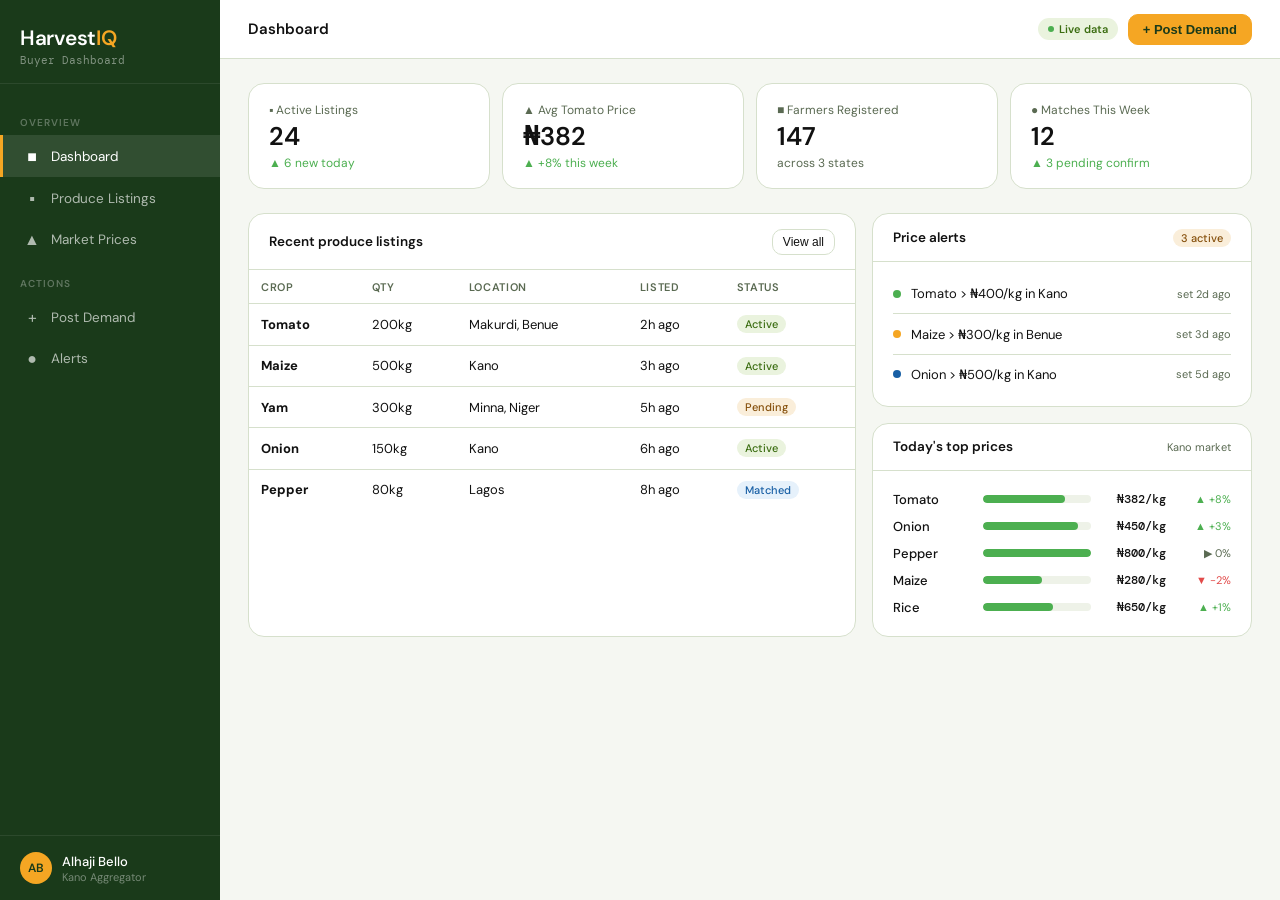
==== buyer-dashboard.html @ 89470c56 "Add files via upload" ====
<!DOCTYPE html>
<html lang="en">
<head>
<meta charset="UTF-8">
<meta name="viewport" content="width=device-width, initial-scale=1.0">
<title>HarvestIQ — Buyer Dashboard</title>
<link href="https://fonts.googleapis.com/css2?family=DM+Sans:wght@400;500;600&family=DM+Mono:wght@400;500&display=swap" rel="stylesheet">
<style>
*{box-sizing:border-box;margin:0;padding:0}
:root{
  --green:#1a3a1a;--green-mid:#2D6A2D;--green-light:#4CAF50;
  --amber:#F5A623;--amber-dark:#c4851c;
  --bg:#F5F7F2;--surface:#fff;--surface2:#EEF2E8;
  --text:#111;--muted:#5a6a52;--border:#D6E0CC;
  --red:#E24B4A;--blue:#185FA5;
  --font:'DM Sans',sans-serif;--mono:'DM Mono',monospace;
  --radius:10px;--radius-lg:16px;
}
body{font-family:var(--font);background:var(--bg);color:var(--text);min-height:100vh;display:flex;flex-direction:column}

/* SIDEBAR */
.layout{display:flex;min-height:100vh}
.sidebar{width:220px;background:var(--green);display:flex;flex-direction:column;padding:0;flex-shrink:0;position:sticky;top:0;height:100vh}
.sidebar-logo{padding:1.5rem 1.25rem 1rem;border-bottom:1px solid rgba(255,255,255,0.08)}
.logo-text{font-size:1.3rem;font-weight:600;color:#fff;letter-spacing:-0.3px}
.logo-text span{color:var(--amber)}
.logo-sub{font-size:11px;color:rgba(255,255,255,0.45);margin-top:2px;font-family:var(--mono)}
.sidebar-nav{padding:1rem 0;flex:1}
.nav-section{font-size:10px;font-weight:600;letter-spacing:.1em;text-transform:uppercase;color:rgba(255,255,255,0.3);padding:0 1.25rem;margin:1rem 0 .4rem}
.nav-item{display:flex;align-items:center;gap:10px;padding:.65rem 1.25rem;font-size:13.5px;color:rgba(255,255,255,0.65);cursor:pointer;transition:all .15s;border-left:3px solid transparent}
.nav-item:hover{background:rgba(255,255,255,0.06);color:#fff}
.nav-item.active{background:rgba(255,255,255,0.1);color:#fff;border-left-color:var(--amber)}
.nav-item .icon{font-size:16px;width:18px;text-align:center}
.sidebar-bottom{padding:1rem 1.25rem;border-top:1px solid rgba(255,255,255,0.08)}
.sidebar-user{display:flex;align-items:center;gap:10px}
.user-avatar{width:32px;height:32px;border-radius:50%;background:var(--amber);display:flex;align-items:center;justify-content:center;font-size:12px;font-weight:600;color:var(--green);flex-shrink:0}
.user-name{font-size:13px;font-weight:500;color:#fff}
.user-role{font-size:11px;color:rgba(255,255,255,0.4)}

/* MAIN */
.main{flex:1;overflow-y:auto}
.topbar{background:var(--surface);border-bottom:1px solid var(--border);padding:.85rem 1.75rem;display:flex;align-items:center;justify-content:space-between;position:sticky;top:0;z-index:10}
.topbar-title{font-size:15px;font-weight:600;color:var(--text)}
.topbar-right{display:flex;align-items:center;gap:10px}
.badge-live{display:inline-flex;align-items:center;gap:5px;background:#EAF3DE;color:#3B6D11;font-size:11px;font-weight:600;padding:4px 10px;border-radius:20px}
.badge-live::before{content:'';width:6px;height:6px;border-radius:50%;background:#4CAF50;animation:pulse 2s infinite}
@keyframes pulse{0%,100%{opacity:1}50%{opacity:.4}}
.btn{padding:7px 14px;border-radius:var(--radius);font-size:13px;font-weight:500;cursor:pointer;border:1px solid var(--border);background:var(--surface);color:var(--text);display:inline-flex;align-items:center;gap:6px;transition:all .15s}
.btn:hover{background:var(--surface2)}
.btn-primary{background:var(--green-mid);color:#fff;border-color:var(--green-mid)}
.btn-primary:hover{background:var(--green)}
.btn-amber{background:var(--amber);color:var(--green);border-color:var(--amber);font-weight:600}
.btn-amber:hover{background:var(--amber-dark)}

/* CONTENT */
.content{padding:1.5rem 1.75rem}
.page{display:none}
.page.active{display:block}

/* METRICS ROW */
.metrics{display:grid;grid-template-columns:repeat(4,1fr);gap:12px;margin-bottom:1.5rem}
.metric{background:var(--surface);border:1px solid var(--border);border-radius:var(--radius-lg);padding:1.1rem 1.25rem}
.metric-label{font-size:12px;color:var(--muted);margin-bottom:.4rem;display:flex;align-items:center;gap:6px}
.metric-value{font-size:1.6rem;font-weight:600;color:var(--text);line-height:1}
.metric-sub{font-size:12px;color:var(--muted);margin-top:.3rem}
.metric-up{color:var(--green-light)}
.metric-down{color:var(--red)}

/* TWO COL */
.two-col{display:grid;grid-template-columns:1.6fr 1fr;gap:16px;margin-bottom:1.5rem}

/* CARD */
.card{background:var(--surface);border:1px solid var(--border);border-radius:var(--radius-lg);overflow:hidden}
.card-header{padding:.9rem 1.25rem;border-bottom:1px solid var(--border);display:flex;align-items:center;justify-content:space-between}
.card-title{font-size:13.5px;font-weight:600;color:var(--text)}
.card-body{padding:1.25rem}

/* TABLE */
.table{width:100%;border-collapse:collapse;font-size:13px}
.table th{text-align:left;font-size:11px;font-weight:600;color:var(--muted);text-transform:uppercase;letter-spacing:.06em;padding:.6rem .75rem;border-bottom:1px solid var(--border)}
.table td{padding:.7rem .75rem;border-bottom:1px solid var(--border);color:var(--text)}
.table tr:last-child td{border-bottom:none}
.table tr:hover td{background:var(--surface2)}
.table tr{cursor:pointer;transition:background .1s}
.tag{display:inline-flex;align-items:center;padding:2px 8px;border-radius:20px;font-size:11px;font-weight:500}
.tag-green{background:#EAF3DE;color:#3B6D11}
.tag-amber{background:#FAEEDA;color:#854F0B}
.tag-blue{background:#E6F1FB;color:#185FA5}
.tag-red{background:#FCEBEB;color:#A32D2D}

/* LISTINGS */
.listing-card{background:var(--surface);border:1px solid var(--border);border-radius:var(--radius-lg);padding:1.1rem 1.25rem;display:flex;align-items:center;gap:1rem;cursor:pointer;transition:all .15s;margin-bottom:10px}
.listing-card:hover{border-color:var(--green-mid);box-shadow:0 2px 8px rgba(45,106,45,0.08)}
.listing-crop-icon{width:44px;height:44px;border-radius:10px;background:var(--surface2);display:flex;align-items:center;justify-content:center;font-size:1.4rem;flex-shrink:0}
.listing-info{flex:1}
.listing-name{font-size:14px;font-weight:600;color:var(--text)}
.listing-meta{font-size:12px;color:var(--muted);margin-top:2px}
.listing-price{text-align:right}
.listing-price-val{font-size:15px;font-weight:600;color:var(--green-mid);font-family:var(--mono)}
.listing-price-kg{font-size:11px;color:var(--muted)}
.listing-actions{display:flex;gap:8px}

/* PRICE CHART */
.price-rows{display:flex;flex-direction:column;gap:10px}
.price-row{display:flex;align-items:center;gap:10px}
.price-crop{font-size:13px;font-weight:500;width:80px;flex-shrink:0}
.price-bar-wrap{flex:1;background:var(--surface2);border-radius:4px;height:8px;overflow:hidden}
.price-bar{height:8px;border-radius:4px;background:var(--green-light);transition:width .6s ease}
.price-val{font-size:12px;font-weight:500;font-family:var(--mono);width:65px;text-align:right;color:var(--text)}
.price-trend{font-size:11px;width:55px;text-align:right}

/* DEMAND FORM */
.form-row{display:grid;grid-template-columns:1fr 1fr;gap:10px;margin-bottom:10px}
.form-group{display:flex;flex-direction:column;gap:4px}
.form-label{font-size:12px;font-weight:500;color:var(--muted)}
.form-input{padding:8px 10px;border:1px solid var(--border);border-radius:var(--radius);font-size:13px;background:var(--surface);color:var(--text);font-family:var(--font);outline:none;transition:border-color .15s}
.form-input:focus{border-color:var(--green-mid)}
select.form-input{cursor:pointer}

/* MAP PLACEHOLDER */
.map-placeholder{background:var(--surface2);border-radius:var(--radius);height:200px;display:flex;align-items:center;justify-content:center;flex-direction:column;gap:8px;color:var(--muted);font-size:13px;border:1px dashed var(--border)}

/* ALERTS */
.alert-row{display:flex;align-items:center;gap:10px;padding:.7rem 0;border-bottom:1px solid var(--border)}
.alert-row:last-child{border-bottom:none}
.alert-dot{width:8px;height:8px;border-radius:50%;flex-shrink:0}
.alert-text{flex:1;font-size:13px;color:var(--text)}
.alert-time{font-size:11px;color:var(--muted)}

/* EMPTY */
.empty{text-align:center;padding:3rem 1rem;color:var(--muted)}
.empty-icon{font-size:2rem;margin-bottom:.75rem;opacity:.4}
.empty-text{font-size:13px}

/* MODAL OVERLAY */
.modal-overlay{display:none;position:fixed;inset:0;background:rgba(0,0,0,0.45);z-index:100;align-items:center;justify-content:center}
.modal-overlay.open{display:flex}
.modal{background:var(--surface);border-radius:var(--radius-lg);padding:1.5rem;width:420px;max-width:95vw}
.modal-title{font-size:15px;font-weight:600;margin-bottom:1.25rem}
.modal-footer{display:flex;gap:8px;justify-content:flex-end;margin-top:1.25rem}

@media(max-width:900px){
  .sidebar{display:none}
  .metrics{grid-template-columns:1fr 1fr}
  .two-col{grid-template-columns:1fr}
}
</style>
</head>
<body>

<div class="layout">
  <!-- SIDEBAR -->
  <aside class="sidebar">
    <div class="sidebar-logo">
      <div class="logo-text">Harvest<span>IQ</span></div>
      <div class="logo-sub">Buyer Dashboard</div>
    </div>
    <nav class="sidebar-nav">
      <div class="nav-section">Overview</div>
      <div class="nav-item active" onclick="navigate('dashboard')">
        <span class="icon">&#9632;</span> Dashboard
      </div>
      <div class="nav-item" onclick="navigate('listings')">
        <span class="icon">&#9642;</span> Produce Listings
      </div>
      <div class="nav-item" onclick="navigate('prices')">
        <span class="icon">&#9650;</span> Market Prices
      </div>
      <div class="nav-section">Actions</div>
      <div class="nav-item" onclick="navigate('demand')">
        <span class="icon">&#43;</span> Post Demand
      </div>
      <div class="nav-item" onclick="navigate('alerts')">
        <span class="icon">&#9679;</span> Alerts
      </div>
    </nav>
    <div class="sidebar-bottom">
      <div class="sidebar-user">
        <div class="user-avatar">AB</div>
        <div>
          <div class="user-name">Alhaji Bello</div>
          <div class="user-role">Kano Aggregator</div>
        </div>
      </div>
    </div>
  </aside>

  <!-- MAIN -->
  <div class="main">
    <div class="topbar">
      <div class="topbar-title" id="page-title">Dashboard</div>
      <div class="topbar-right">
        <div class="badge-live">Live data</div>
        <button class="btn btn-amber" onclick="openModal()">+ Post Demand</button>
      </div>
    </div>

    <div class="content">

      <!-- DASHBOARD PAGE -->
      <div class="page active" id="page-dashboard">
        <div class="metrics">
          <div class="metric">
            <div class="metric-label">&#9642; Active Listings</div>
            <div class="metric-value">24</div>
            <div class="metric-sub metric-up">&#9650; 6 new today</div>
          </div>
          <div class="metric">
            <div class="metric-label">&#9650; Avg Tomato Price</div>
            <div class="metric-value">₦382</div>
            <div class="metric-sub metric-up">&#9650; +8% this week</div>
          </div>
          <div class="metric">
            <div class="metric-label">&#9632; Farmers Registered</div>
            <div class="metric-value">147</div>
            <div class="metric-sub">across 3 states</div>
          </div>
          <div class="metric">
            <div class="metric-label">&#9679; Matches This Week</div>
            <div class="metric-value">12</div>
            <div class="metric-sub metric-up">&#9650; 3 pending confirm</div>
          </div>
        </div>

        <div class="two-col">
          <!-- RECENT LISTINGS -->
          <div class="card">
            <div class="card-header">
              <div class="card-title">Recent produce listings</div>
              <button class="btn" onclick="navigate('listings')" style="font-size:12px;padding:5px 10px">View all</button>
            </div>
            <div class="card-body" style="padding:0">
              <table class="table">
                <thead>
                  <tr>
                    <th>Crop</th>
                    <th>Qty</th>
                    <th>Location</th>
                    <th>Listed</th>
                    <th>Status</th>
                  </tr>
                </thead>
                <tbody>
                  <tr onclick="showListing('Tomato','Benue','200kg','₦380/kg','2348031234567')">
                    <td><strong>Tomato</strong></td><td>200kg</td><td>Makurdi, Benue</td><td>2h ago</td><td><span class="tag tag-green">Active</span></td>
                  </tr>
                  <tr onclick="showListing('Maize','Kano','500kg','₦275/kg','2348045678901')">
                    <td><strong>Maize</strong></td><td>500kg</td><td>Kano</td><td>3h ago</td><td><span class="tag tag-green">Active</span></td>
                  </tr>
                  <tr onclick="showListing('Yam','Niger','300kg','₦340/kg','2348056789012')">
                    <td><strong>Yam</strong></td><td>300kg</td><td>Minna, Niger</td><td>5h ago</td><td><span class="tag tag-amber">Pending</span></td>
                  </tr>
                  <tr onclick="showListing('Onion','Kano','150kg','₦440/kg','2348067890123')">
                    <td><strong>Onion</strong></td><td>150kg</td><td>Kano</td><td>6h ago</td><td><span class="tag tag-green">Active</span></td>
                  </tr>
                  <tr onclick="showListing('Pepper','Lagos','80kg','₦790/kg','2348078901234')">
                    <td><strong>Pepper</strong></td><td>80kg</td><td>Lagos</td><td>8h ago</td><td><span class="tag tag-blue">Matched</span></td>
                  </tr>
                </tbody>
              </table>
            </div>
          </div>

          <!-- ALERTS + PRICES -->
          <div style="display:flex;flex-direction:column;gap:16px">
            <div class="card">
              <div class="card-header">
                <div class="card-title">Price alerts</div>
                <span class="tag tag-amber">3 active</span>
              </div>
              <div class="card-body" style="padding:.75rem 1.25rem">
                <div class="alert-row">
                  <div class="alert-dot" style="background:var(--green-light)"></div>
                  <div class="alert-text">Tomato &gt; ₦400/kg in Kano</div>
                  <div class="alert-time">set 2d ago</div>
                </div>
                <div class="alert-row">
                  <div class="alert-dot" style="background:var(--amber)"></div>
                  <div class="alert-text">Maize &gt; ₦300/kg in Benue</div>
                  <div class="alert-time">set 3d ago</div>
                </div>
                <div class="alert-row">
                  <div class="alert-dot" style="background:var(--blue)"></div>
                  <div class="alert-text">Onion &gt; ₦500/kg in Kano</div>
                  <div class="alert-time">set 5d ago</div>
                </div>
              </div>
            </div>

            <div class="card">
              <div class="card-header">
                <div class="card-title">Today's top prices</div>
                <span style="font-size:11px;color:var(--muted)">Kano market</span>
              </div>
              <div class="card-body">
                <div class="price-rows">
                  <div class="price-row">
                    <div class="price-crop">Tomato</div>
                    <div class="price-bar-wrap"><div class="price-bar" style="width:76%"></div></div>
                    <div class="price-val">₦382/kg</div>
                    <div class="price-trend" style="color:var(--green-light)">&#9650; +8%</div>
                  </div>
                  <div class="price-row">
                    <div class="price-crop">Onion</div>
                    <div class="price-bar-wrap"><div class="price-bar" style="width:88%"></div></div>
                    <div class="price-val">₦450/kg</div>
                    <div class="price-trend" style="color:var(--green-light)">&#9650; +3%</div>
                  </div>
                  <div class="price-row">
                    <div class="price-crop">Pepper</div>
                    <div class="price-bar-wrap"><div class="price-bar" style="width:100%"></div></div>
                    <div class="price-val">₦800/kg</div>
                    <div class="price-trend" style="color:var(--muted)">&#9654; 0%</div>
                  </div>
                  <div class="price-row">
                    <div class="price-crop">Maize</div>
                    <div class="price-bar-wrap"><div class="price-bar" style="width:55%"></div></div>
                    <div class="price-val">₦280/kg</div>
                    <div class="price-trend" style="color:var(--red)">&#9660; -2%</div>
                  </div>
                  <div class="price-row">
                    <div class="price-crop">Rice</div>
                    <div class="price-bar-wrap"><div class="price-bar" style="width:65%"></div></div>
                    <div class="price-val">₦650/kg</div>
                    <div class="price-trend" style="color:var(--green-light)">&#9650; +1%</div>
                  </div>
                </div>
              </div>
            </div>
          </div>
        </div>
      </div>

      <!-- LISTINGS PAGE -->
      <div class="page" id="page-listings">
        <div style="display:flex;align-items:center;gap:10px;margin-bottom:1.25rem">
          <input class="form-input" placeholder="Search crop, location..." style="flex:1;max-width:300px" oninput="filterListings(this.value)">
          <select class="form-input" style="width:140px" onchange="filterByCrop(this.value)">
            <option value="">All crops</option>
            <option>Tomato</option>
            <option>Maize</option>
            <option>Yam</option>
            <option>Cassava</option>
            <option>Onion</option>
            <option>Pepper</option>
            <option>Rice</option>
            <option>Plantain</option>
          </select>
          <select class="form-input" style="width:140px">
            <option>All locations</option>
            <option>Kano</option>
            <option>Benue</option>
            <option>Niger State</option>
            <option>Lagos</option>
            <option>Onitsha</option>
          </select>
        </div>

        <div id="listings-container">
          <div class="listing-card" onclick="showListing('Tomato','Benue','200kg','₦380/kg','2348031234567')">
            <div class="listing-crop-icon">🍅</div>
            <div class="listing-info">
              <div class="listing-name">Tomato — 200kg</div>
              <div class="listing-meta">📍 Makurdi, Benue &nbsp;|&nbsp; Listed 2h ago &nbsp;|&nbsp; Expires in 3 days</div>
            </div>
            <div class="listing-price">
              <div class="listing-price-val">₦380/kg</div>
              <div class="listing-price-kg">Market rate</div>
            </div>
            <div class="listing-actions">
              <span class="tag tag-green">Active</span>
            </div>
          </div>
          <div class="listing-card" onclick="showListing('Maize','Kano','500kg','₦275/kg','2348045678901')">
            <div class="listing-crop-icon">🌽</div>
            <div class="listing-info">
              <div class="listing-name">Maize — 500kg</div>
              <div class="listing-meta">📍 Kano &nbsp;|&nbsp; Listed 3h ago &nbsp;|&nbsp; Expires in 3 days</div>
            </div>
            <div class="listing-price">
              <div class="listing-price-val">₦275/kg</div>
              <div class="listing-price-kg">Below market</div>
            </div>
            <div class="listing-actions">
              <span class="tag tag-green">Active</span>
            </div>
          </div>
          <div class="listing-card" onclick="showListing('Yam','Niger','300kg','₦340/kg','2348056789012')">
            <div class="listing-crop-icon">🟤</div>
            <div class="listing-info">
              <div class="listing-name">Yam — 300kg</div>
              <div class="listing-meta">📍 Minna, Niger State &nbsp;|&nbsp; Listed 5h ago &nbsp;|&nbsp; Expires in 3 days</div>
            </div>
            <div class="listing-price">
              <div class="listing-price-val">₦340/kg</div>
              <div class="listing-price-kg">Market rate</div>
            </div>
            <div class="listing-actions">
              <span class="tag tag-amber">Pending</span>
            </div>
          </div>
          <div class="listing-card" onclick="showListing('Onion','Kano','150kg','₦440/kg','2348067890123')">
            <div class="listing-crop-icon">🧅</div>
            <div class="listing-info">
              <div class="listing-name">Onion — 150kg</div>
              <div class="listing-meta">📍 Kano &nbsp;|&nbsp; Listed 6h ago &nbsp;|&nbsp; Expires in 2 days</div>
            </div>
            <div class="listing-price">
              <div class="listing-price-val">₦440/kg</div>
              <div class="listing-price-kg">Market rate</div>
            </div>
            <div class="listing-actions">
              <span class="tag tag-green">Active</span>
            </div>
          </div>
          <div class="listing-card" onclick="showListing('Pepper','Lagos','80kg','₦790/kg','2348078901234')">
            <div class="listing-crop-icon">🌶️</div>
            <div class="listing-info">
              <div class="listing-name">Pepper — 80kg</div>
              <div class="listing-meta">📍 Lagos &nbsp;|&nbsp; Listed 8h ago &nbsp;|&nbsp; Expires in 2 days</div>
            </div>
            <div class="listing-price">
              <div class="listing-price-val">₦790/kg</div>
              <div class="listing-price-kg">Above market</div>
            </div>
            <div class="listing-actions">
              <span class="tag tag-blue">Matched</span>
            </div>
          </div>
          <div class="listing-card" onclick="showListing('Cassava','Benue','1000kg','₦115/kg','2348089012345')">
            <div class="listing-crop-icon">🌿</div>
            <div class="listing-info">
              <div class="listing-name">Cassava — 1,000kg</div>
              <div class="listing-meta">📍 Otukpo, Benue &nbsp;|&nbsp; Listed 10h ago &nbsp;|&nbsp; Expires in 3 days</div>
            </div>
            <div class="listing-price">
              <div class="listing-price-val">₦115/kg</div>
              <div class="listing-price-kg">Market rate</div>
            </div>
            <div class="listing-actions">
              <span class="tag tag-green">Active</span>
            </div>
          </div>
        </div>
      </div>

      <!-- PRICES PAGE -->
      <div class="page" id="page-prices">
        <div style="display:flex;gap:10px;margin-bottom:1.25rem">
          <select class="form-input" style="width:160px">
            <option>Kano</option>
            <option>Lagos (Mile 12)</option>
            <option>Onitsha</option>
            <option>Ibadan</option>
            <option>Makurdi (Benue)</option>
          </select>
          <select class="form-input" style="width:140px">
            <option>Today</option>
            <option>This week</option>
            <option>This month</option>
          </select>
        </div>
        <div class="card">
          <div class="card-header">
            <div class="card-title">Commodity prices — Kano market</div>
            <span style="font-size:11px;color:var(--muted)">Updated 30 min ago</span>
          </div>
          <div class="card-body" style="padding:0">
            <table class="table">
              <thead>
                <tr>
                  <th>Crop</th>
                  <th>Today</th>
                  <th>Yesterday</th>
                  <th>Change</th>
                  <th>7-day trend</th>
                  <th>Signal</th>
                </tr>
              </thead>
              <tbody>
                <tr><td><strong>Tomato</strong></td><td>₦382/kg</td><td>₦354/kg</td><td style="color:var(--green-light)">+₦28 ▲</td><td>&#9650;&#9650;&#9650;&#9654;&#9650;</td><td><span class="tag tag-green">Buy now</span></td></tr>
                <tr><td><strong>Onion</strong></td><td>₦450/kg</td><td>₦437/kg</td><td style="color:var(--green-light)">+₦13 ▲</td><td>&#9650;&#9654;&#9650;&#9650;&#9654;</td><td><span class="tag tag-green">Buy now</span></td></tr>
                <tr><td><strong>Pepper</strong></td><td>₦800/kg</td><td>₦800/kg</td><td style="color:var(--muted)">₦0 &#9654;</td><td>&#9654;&#9654;&#9654;&#9650;&#9654;</td><td><span class="tag tag-amber">Hold</span></td></tr>
                <tr><td><strong>Maize</strong></td><td>₦280/kg</td><td>₦286/kg</td><td style="color:var(--red)">-₦6 ▼</td><td>&#9660;&#9654;&#9660;&#9660;&#9654;</td><td><span class="tag tag-red">Wait</span></td></tr>
                <tr><td><strong>Rice</strong></td><td>₦650/kg</td><td>₦643/kg</td><td style="color:var(--green-light)">+₦7 ▲</td><td>&#9650;&#9650;&#9654;&#9650;&#9654;</td><td><span class="tag tag-green">Buy now</span></td></tr>
                <tr><td><strong>Yam</strong></td><td>₦350/kg</td><td>₦360/kg</td><td style="color:var(--red)">-₦10 ▼</td><td>&#9660;&#9660;&#9654;&#9654;&#9660;</td><td><span class="tag tag-red">Wait</span></td></tr>
                <tr><td><strong>Cassava</strong></td><td>₦120/kg</td><td>₦118/kg</td><td style="color:var(--green-light)">+₦2 ▲</td><td>&#9650;&#9654;&#9654;&#9650;&#9650;</td><td><span class="tag tag-amber">Hold</span></td></tr>
                <tr><td><strong>Plantain</strong></td><td>₦220/kg</td><td>₦215/kg</td><td style="color:var(--green-light)">+₦5 ▲</td><td>&#9650;&#9650;&#9654;&#9650;&#9650;</td><td><span class="tag tag-green">Buy now</span></td></tr>
              </tbody>
            </table>
          </div>
        </div>
      </div>

      <!-- DEMAND PAGE -->
      <div class="page" id="page-demand">
        <div class="card" style="max-width:560px">
          <div class="card-header">
            <div class="card-title">Post a demand request</div>
          </div>
          <div class="card-body">
            <div class="form-row">
              <div class="form-group">
                <label class="form-label">Crop</label>
                <select class="form-input">
                  <option>Tomato</option><option>Maize</option><option>Yam</option>
                  <option>Cassava</option><option>Onion</option><option>Pepper</option>
                  <option>Rice</option><option>Plantain</option>
                </select>
              </div>
              <div class="form-group">
                <label class="form-label">Quantity needed (kg)</label>
                <input class="form-input" type="number" placeholder="e.g. 500">
              </div>
            </div>
            <div class="form-row">
              <div class="form-group">
                <label class="form-label">Max price per kg (₦)</label>
                <input class="form-input" type="number" placeholder="e.g. 400">
              </div>
              <div class="form-group">
                <label class="form-label">Preferred location</label>
                <select class="form-input">
                  <option>Any</option><option>Kano</option><option>Benue</option>
                  <option>Niger State</option><option>Lagos</option><option>Onitsha</option>
                </select>
              </div>
            </div>
            <div class="form-group" style="margin-bottom:1rem">
              <label class="form-label">Needed by</label>
              <input class="form-input" type="date">
            </div>
            <div class="form-group" style="margin-bottom:1.25rem">
              <label class="form-label">Additional notes (optional)</label>
              <textarea class="form-input" rows="3" placeholder="Quality requirements, delivery details..."></textarea>
            </div>
            <button class="btn btn-primary" style="width:100%" onclick="submitDemand()">Post demand request</button>
          </div>
        </div>
      </div>

      <!-- ALERTS PAGE -->
      <div class="page" id="page-alerts">
        <div class="two-col">
          <div class="card">
            <div class="card-header">
              <div class="card-title">Active price alerts</div>
              <button class="btn btn-primary" style="font-size:12px;padding:5px 12px" onclick="navigate('demand')">+ New alert</button>
            </div>
            <div class="card-body" style="padding:0">
              <table class="table">
                <thead>
                  <tr><th>Crop</th><th>Trigger</th><th>Market</th><th>Status</th><th></th></tr>
                </thead>
                <tbody>
                  <tr><td><strong>Tomato</strong></td><td>&gt; ₦400/kg</td><td>Kano</td><td><span class="tag tag-green">Watching</span></td><td><button class="btn" style="font-size:11px;padding:3px 8px;color:var(--red);border-color:var(--red)">Remove</button></td></tr>
                  <tr><td><strong>Maize</strong></td><td>&gt; ₦300/kg</td><td>Benue</td><td><span class="tag tag-green">Watching</span></td><td><button class="btn" style="font-size:11px;padding:3px 8px;color:var(--red);border-color:var(--red)">Remove</button></td></tr>
                  <tr><td><strong>Onion</strong></td><td>&gt; ₦500/kg</td><td>Kano</td><td><span class="tag tag-amber">Near</span></td><td><button class="btn" style="font-size:11px;padding:3px 8px;color:var(--red);border-color:var(--red)">Remove</button></td></tr>
                </tbody>
              </table>
            </div>
          </div>
          <div class="card">
            <div class="card-header">
              <div class="card-title">Recent notifications</div>
            </div>
            <div class="card-body" style="padding:.75rem 1.25rem">
              <div class="alert-row">
                <div class="alert-dot" style="background:var(--green-light)"></div>
                <div class="alert-text">New listing: 200kg Tomato in Benue at ₦380/kg</div>
                <div class="alert-time">2h ago</div>
              </div>
              <div class="alert-row">
                <div class="alert-dot" style="background:var(--amber)"></div>
                <div class="alert-text">Onion approaching alert threshold — ₦450/kg in Kano</div>
                <div class="alert-time">4h ago</div>
              </div>
              <div class="alert-row">
                <div class="alert-dot" style="background:var(--blue)"></div>
                <div class="alert-text">Your demand for 500kg Maize matched with a farmer</div>
                <div class="alert-time">1d ago</div>
              </div>
              <div class="alert-row">
                <div class="alert-dot" style="background:var(--muted)"></div>
                <div class="alert-text">Pepper price stable at ₦800/kg for 3 days</div>
                <div class="alert-time">2d ago</div>
              </div>
            </div>
          </div>
        </div>
      </div>

    </div>
  </div>
</div>

<!-- LISTING DETAIL MODAL -->
<div class="modal-overlay" id="listing-modal" onclick="closeModal(event)">
  <div class="modal" onclick="event.stopPropagation()">
    <div class="modal-title" id="modal-title">Listing details</div>
    <div style="display:flex;flex-direction:column;gap:10px;font-size:13px">
      <div style="display:flex;justify-content:space-between;padding:.6rem 0;border-bottom:1px solid var(--border)">
        <span style="color:var(--muted)">Crop</span><strong id="modal-crop">—</strong>
      </div>
      <div style="display:flex;justify-content:space-between;padding:.6rem 0;border-bottom:1px solid var(--border)">
        <span style="color:var(--muted)">Quantity</span><strong id="modal-qty">—</strong>
      </div>
      <div style="display:flex;justify-content:space-between;padding:.6rem 0;border-bottom:1px solid var(--border)">
        <span style="color:var(--muted)">Location</span><strong id="modal-loc">—</strong>
      </div>
      <div style="display:flex;justify-content:space-between;padding:.6rem 0;border-bottom:1px solid var(--border)">
        <span style="color:var(--muted)">Price</span><strong id="modal-price" style="color:var(--green-mid)">—</strong>
      </div>
      <div style="display:flex;justify-content:space-between;padding:.6rem 0">
        <span style="color:var(--muted)">Farmer contact</span>
        <a id="modal-phone" href="#" style="color:var(--blue);font-weight:500">—</a>
      </div>
    </div>
    <div class="modal-footer">
      <button class="btn" onclick="document.getElementById('listing-modal').classList.remove('open')">Close</button>
      <button class="btn btn-amber" id="modal-call-btn">Call farmer</button>
    </div>
  </div>
</div>

<!-- DEMAND SUCCESS MODAL -->
<div class="modal-overlay" id="demand-modal" onclick="closeDemandModal(event)">
  <div class="modal" onclick="event.stopPropagation()" style="text-align:center">
    <div style="font-size:2rem;margin-bottom:.75rem">✅</div>
    <div class="modal-title">Demand posted!</div>
    <p style="font-size:13px;color:var(--muted);margin-bottom:1.25rem;line-height:1.6">Your request has been posted. Matching farmers will be notified via SMS. You'll receive an alert when a farmer responds.</p>
    <button class="btn btn-primary" style="width:100%" onclick="document.getElementById('demand-modal').classList.remove('open')">Done</button>
  </div>
</div>

<script>
function navigate(page) {
  document.querySelectorAll('.page').forEach(p => p.classList.remove('active'))
  document.querySelectorAll('.nav-item').forEach(n => n.classList.remove('active'))
  document.getElementById('page-' + page).classList.add('active')
  const titles = {dashboard:'Dashboard',listings:'Produce Listings',prices:'Market Prices',demand:'Post Demand',alerts:'Alerts'}
  document.getElementById('page-title').textContent = titles[page] || page
  event.currentTarget && event.currentTarget.classList.add('active')
}

function showListing(crop, loc, qty, price, phone) {
  document.getElementById('modal-crop').textContent = crop
  document.getElementById('modal-loc').textContent = loc
  document.getElementById('modal-qty').textContent = qty
  document.getElementById('modal-price').textContent = price
  document.getElementById('modal-phone').textContent = '+' + phone
  document.getElementById('modal-call-btn').onclick = () => { window.location.href = 'tel:+' + phone }
  document.getElementById('listing-modal').classList.add('open')
}

function openModal() { navigate('demand') }

function closeModal(e) {
  if (e.target === document.getElementById('listing-modal')) {
    document.getElementById('listing-modal').classList.remove('open')
  }
}

function closeDemandModal(e) {
  if (e.target === document.getElementById('demand-modal')) {
    document.getElementById('demand-modal').classList.remove('open')
  }
}

function submitDemand() {
  document.getElementById('demand-modal').classList.add('open')
}

function filterListings(val) {
  const cards = document.querySelectorAll('#listings-container .listing-card')
  cards.forEach(c => {
    c.style.display = c.textContent.toLowerCase().includes(val.toLowerCase()) ? 'flex' : 'none'
  })
}

function filterByCrop(val) {
  const cards = document.querySelectorAll('#listings-container .listing-card')
  cards.forEach(c => {
    c.style.display = (!val || c.textContent.includes(val)) ? 'flex' : 'none'
  })
}
</script>
</body>
</html>
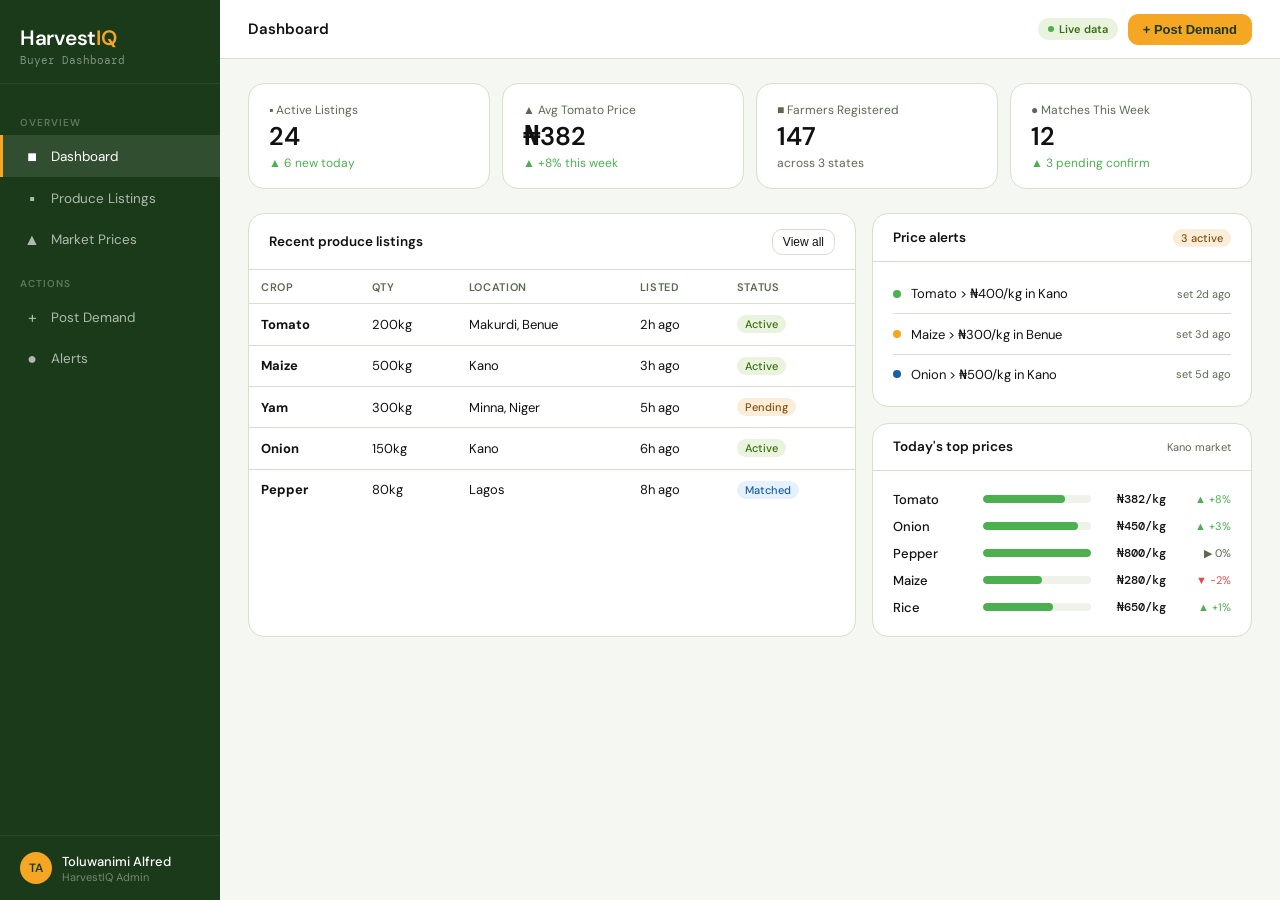
==== commit bbcefa84: "Update user information in sidebar" ====
--- a/buyer-dashboard.html
+++ b/buyer-dashboard.html
@@ -176,11 +176,11 @@
     </nav>
     <div class="sidebar-bottom">
       <div class="sidebar-user">
-        <div class="user-avatar">AB</div>
-        <div>
-          <div class="user-name">Alhaji Bello</div>
-          <div class="user-role">Kano Aggregator</div>
-        </div>
+        <div class="user-avatar">TA</div>
+<div>
+  <div class="user-name">Toluwanimi Alfred</div>
+  <div class="user-role">HarvestIQ Admin</div>
+</div>
       </div>
     </div>
   </aside>
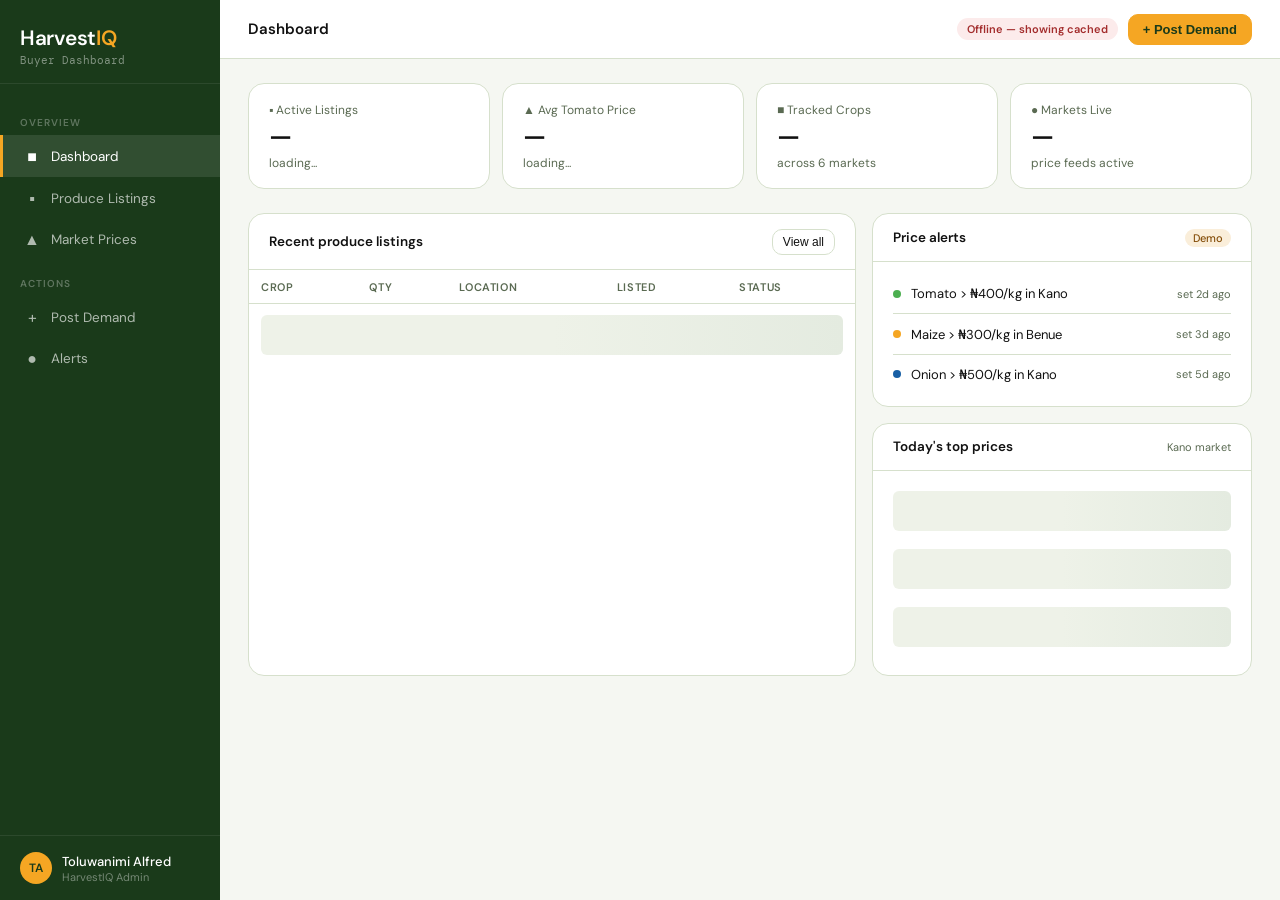
==== commit bb87c20f: "Connect dashboard to live AWS prices and listings" ====
--- a/buyer-dashboard.html
+++ b/buyer-dashboard.html
@@ -17,8 +17,6 @@
   --radius:10px;--radius-lg:16px;
 }
 body{font-family:var(--font);background:var(--bg);color:var(--text);min-height:100vh;display:flex;flex-direction:column}
-
-/* SIDEBAR */
 .layout{display:flex;min-height:100vh}
 .sidebar{width:220px;background:var(--green);display:flex;flex-direction:column;padding:0;flex-shrink:0;position:sticky;top:0;height:100vh}
 .sidebar-logo{padding:1.5rem 1.25rem 1rem;border-bottom:1px solid rgba(255,255,255,0.08)}
@@ -36,8 +34,6 @@
 .user-avatar{width:32px;height:32px;border-radius:50%;background:var(--amber);display:flex;align-items:center;justify-content:center;font-size:12px;font-weight:600;color:var(--green);flex-shrink:0}
 .user-name{font-size:13px;font-weight:500;color:#fff}
 .user-role{font-size:11px;color:rgba(255,255,255,0.4)}
-
-/* MAIN */
 .main{flex:1;overflow-y:auto}
 .topbar{background:var(--surface);border-bottom:1px solid var(--border);padding:.85rem 1.75rem;display:flex;align-items:center;justify-content:space-between;position:sticky;top:0;z-index:10}
 .topbar-title{font-size:15px;font-weight:600;color:var(--text)}
@@ -45,19 +41,16 @@
 .badge-live{display:inline-flex;align-items:center;gap:5px;background:#EAF3DE;color:#3B6D11;font-size:11px;font-weight:600;padding:4px 10px;border-radius:20px}
 .badge-live::before{content:'';width:6px;height:6px;border-radius:50%;background:#4CAF50;animation:pulse 2s infinite}
 @keyframes pulse{0%,100%{opacity:1}50%{opacity:.4}}
+.badge-error{display:inline-flex;align-items:center;gap:5px;background:#FCEBEB;color:#A32D2D;font-size:11px;font-weight:600;padding:4px 10px;border-radius:20px}
 .btn{padding:7px 14px;border-radius:var(--radius);font-size:13px;font-weight:500;cursor:pointer;border:1px solid var(--border);background:var(--surface);color:var(--text);display:inline-flex;align-items:center;gap:6px;transition:all .15s}
 .btn:hover{background:var(--surface2)}
 .btn-primary{background:var(--green-mid);color:#fff;border-color:var(--green-mid)}
 .btn-primary:hover{background:var(--green)}
 .btn-amber{background:var(--amber);color:var(--green);border-color:var(--amber);font-weight:600}
 .btn-amber:hover{background:var(--amber-dark)}
-
-/* CONTENT */
 .content{padding:1.5rem 1.75rem}
 .page{display:none}
 .page.active{display:block}
-
-/* METRICS ROW */
 .metrics{display:grid;grid-template-columns:repeat(4,1fr);gap:12px;margin-bottom:1.5rem}
 .metric{background:var(--surface);border:1px solid var(--border);border-radius:var(--radius-lg);padding:1.1rem 1.25rem}
 .metric-label{font-size:12px;color:var(--muted);margin-bottom:.4rem;display:flex;align-items:center;gap:6px}
@@ -65,17 +58,11 @@
 .metric-sub{font-size:12px;color:var(--muted);margin-top:.3rem}
 .metric-up{color:var(--green-light)}
 .metric-down{color:var(--red)}
-
-/* TWO COL */
 .two-col{display:grid;grid-template-columns:1.6fr 1fr;gap:16px;margin-bottom:1.5rem}
-
-/* CARD */
 .card{background:var(--surface);border:1px solid var(--border);border-radius:var(--radius-lg);overflow:hidden}
 .card-header{padding:.9rem 1.25rem;border-bottom:1px solid var(--border);display:flex;align-items:center;justify-content:space-between}
 .card-title{font-size:13.5px;font-weight:600;color:var(--text)}
 .card-body{padding:1.25rem}
-
-/* TABLE */
 .table{width:100%;border-collapse:collapse;font-size:13px}
 .table th{text-align:left;font-size:11px;font-weight:600;color:var(--muted);text-transform:uppercase;letter-spacing:.06em;padding:.6rem .75rem;border-bottom:1px solid var(--border)}
 .table td{padding:.7rem .75rem;border-bottom:1px solid var(--border);color:var(--text)}
@@ -87,8 +74,6 @@
 .tag-amber{background:#FAEEDA;color:#854F0B}
 .tag-blue{background:#E6F1FB;color:#185FA5}
 .tag-red{background:#FCEBEB;color:#A32D2D}
-
-/* LISTINGS */
 .listing-card{background:var(--surface);border:1px solid var(--border);border-radius:var(--radius-lg);padding:1.1rem 1.25rem;display:flex;align-items:center;gap:1rem;cursor:pointer;transition:all .15s;margin-bottom:10px}
 .listing-card:hover{border-color:var(--green-mid);box-shadow:0 2px 8px rgba(45,106,45,0.08)}
 .listing-crop-icon{width:44px;height:44px;border-radius:10px;background:var(--surface2);display:flex;align-items:center;justify-content:center;font-size:1.4rem;flex-shrink:0}
@@ -99,8 +84,6 @@
 .listing-price-val{font-size:15px;font-weight:600;color:var(--green-mid);font-family:var(--mono)}
 .listing-price-kg{font-size:11px;color:var(--muted)}
 .listing-actions{display:flex;gap:8px}
-
-/* PRICE CHART */
 .price-rows{display:flex;flex-direction:column;gap:10px}
 .price-row{display:flex;align-items:center;gap:10px}
 .price-crop{font-size:13px;font-weight:500;width:80px;flex-shrink:0}
@@ -108,37 +91,28 @@
 .price-bar{height:8px;border-radius:4px;background:var(--green-light);transition:width .6s ease}
 .price-val{font-size:12px;font-weight:500;font-family:var(--mono);width:65px;text-align:right;color:var(--text)}
 .price-trend{font-size:11px;width:55px;text-align:right}
-
-/* DEMAND FORM */
 .form-row{display:grid;grid-template-columns:1fr 1fr;gap:10px;margin-bottom:10px}
 .form-group{display:flex;flex-direction:column;gap:4px}
 .form-label{font-size:12px;font-weight:500;color:var(--muted)}
 .form-input{padding:8px 10px;border:1px solid var(--border);border-radius:var(--radius);font-size:13px;background:var(--surface);color:var(--text);font-family:var(--font);outline:none;transition:border-color .15s}
 .form-input:focus{border-color:var(--green-mid)}
 select.form-input{cursor:pointer}
-
-/* MAP PLACEHOLDER */
-.map-placeholder{background:var(--surface2);border-radius:var(--radius);height:200px;display:flex;align-items:center;justify-content:center;flex-direction:column;gap:8px;color:var(--muted);font-size:13px;border:1px dashed var(--border)}
-
-/* ALERTS */
 .alert-row{display:flex;align-items:center;gap:10px;padding:.7rem 0;border-bottom:1px solid var(--border)}
 .alert-row:last-child{border-bottom:none}
 .alert-dot{width:8px;height:8px;border-radius:50%;flex-shrink:0}
 .alert-text{flex:1;font-size:13px;color:var(--text)}
 .alert-time{font-size:11px;color:var(--muted)}
-
-/* EMPTY */
 .empty{text-align:center;padding:3rem 1rem;color:var(--muted)}
 .empty-icon{font-size:2rem;margin-bottom:.75rem;opacity:.4}
 .empty-text{font-size:13px}
-
-/* MODAL OVERLAY */
+.skeleton{background:linear-gradient(90deg,var(--surface2) 25%,#e4ebe0 50%,var(--surface2) 75%);background-size:200% 100%;animation:loading 1.5s infinite;border-radius:6px}
+@keyframes loading{0%{background-position:200% 0}100%{background-position:-200% 0}}
+.skeleton-row{height:40px;margin-bottom:8px}
 .modal-overlay{display:none;position:fixed;inset:0;background:rgba(0,0,0,0.45);z-index:100;align-items:center;justify-content:center}
 .modal-overlay.open{display:flex}
 .modal{background:var(--surface);border-radius:var(--radius-lg);padding:1.5rem;width:420px;max-width:95vw}
 .modal-title{font-size:15px;font-weight:600;margin-bottom:1.25rem}
 .modal-footer{display:flex;gap:8px;justify-content:flex-end;margin-top:1.25rem}
-
 @media(max-width:900px){
   .sidebar{display:none}
   .metrics{grid-template-columns:1fr 1fr}
@@ -149,7 +123,6 @@
 <body>
 
 <div class="layout">
-  <!-- SIDEBAR -->
   <aside class="sidebar">
     <div class="sidebar-logo">
       <div class="logo-text">Harvest<span>IQ</span></div>
@@ -177,21 +150,20 @@
     <div class="sidebar-bottom">
       <div class="sidebar-user">
         <div class="user-avatar">TA</div>
-<div>
-  <div class="user-name">Toluwanimi Alfred</div>
-  <div class="user-role">HarvestIQ Admin</div>
-</div>
+        <div>
+          <div class="user-name">Toluwanimi Alfred</div>
+          <div class="user-role">HarvestIQ Admin</div>
+        </div>
       </div>
     </div>
   </aside>
 
-  <!-- MAIN -->
   <div class="main">
     <div class="topbar">
       <div class="topbar-title" id="page-title">Dashboard</div>
       <div class="topbar-right">
-        <div class="badge-live">Live data</div>
-        <button class="btn btn-amber" onclick="openModal()">+ Post Demand</button>
+        <div class="badge-live" id="connection-badge">Live data</div>
+        <button class="btn btn-amber" onclick="navigate('demand')">+ Post Demand</button>
       </div>
     </div>
 
@@ -202,28 +174,27 @@
         <div class="metrics">
           <div class="metric">
             <div class="metric-label">&#9642; Active Listings</div>
-            <div class="metric-value">24</div>
-            <div class="metric-sub metric-up">&#9650; 6 new today</div>
+            <div class="metric-value" id="m-listings">—</div>
+            <div class="metric-sub" id="m-listings-sub">loading...</div>
           </div>
           <div class="metric">
             <div class="metric-label">&#9650; Avg Tomato Price</div>
-            <div class="metric-value">₦382</div>
-            <div class="metric-sub metric-up">&#9650; +8% this week</div>
+            <div class="metric-value" id="m-tomato">—</div>
+            <div class="metric-sub" id="m-tomato-sub">loading...</div>
           </div>
           <div class="metric">
-            <div class="metric-label">&#9632; Farmers Registered</div>
-            <div class="metric-value">147</div>
-            <div class="metric-sub">across 3 states</div>
+            <div class="metric-label">&#9632; Tracked Crops</div>
+            <div class="metric-value" id="m-crops">—</div>
+            <div class="metric-sub">across 6 markets</div>
           </div>
           <div class="metric">
-            <div class="metric-label">&#9679; Matches This Week</div>
-            <div class="metric-value">12</div>
-            <div class="metric-sub metric-up">&#9650; 3 pending confirm</div>
+            <div class="metric-label">&#9679; Markets Live</div>
+            <div class="metric-value" id="m-markets">—</div>
+            <div class="metric-sub">price feeds active</div>
           </div>
         </div>
 
         <div class="two-col">
-          <!-- RECENT LISTINGS -->
           <div class="card">
             <div class="card-header">
               <div class="card-title">Recent produce listings</div>
@@ -240,33 +211,18 @@
                     <th>Status</th>
                   </tr>
                 </thead>
-                <tbody>
-                  <tr onclick="showListing('Tomato','Benue','200kg','₦380/kg','2348031234567')">
-                    <td><strong>Tomato</strong></td><td>200kg</td><td>Makurdi, Benue</td><td>2h ago</td><td><span class="tag tag-green">Active</span></td>
-                  </tr>
-                  <tr onclick="showListing('Maize','Kano','500kg','₦275/kg','2348045678901')">
-                    <td><strong>Maize</strong></td><td>500kg</td><td>Kano</td><td>3h ago</td><td><span class="tag tag-green">Active</span></td>
-                  </tr>
-                  <tr onclick="showListing('Yam','Niger','300kg','₦340/kg','2348056789012')">
-                    <td><strong>Yam</strong></td><td>300kg</td><td>Minna, Niger</td><td>5h ago</td><td><span class="tag tag-amber">Pending</span></td>
-                  </tr>
-                  <tr onclick="showListing('Onion','Kano','150kg','₦440/kg','2348067890123')">
-                    <td><strong>Onion</strong></td><td>150kg</td><td>Kano</td><td>6h ago</td><td><span class="tag tag-green">Active</span></td>
-                  </tr>
-                  <tr onclick="showListing('Pepper','Lagos','80kg','₦790/kg','2348078901234')">
-                    <td><strong>Pepper</strong></td><td>80kg</td><td>Lagos</td><td>8h ago</td><td><span class="tag tag-blue">Matched</span></td>
-                  </tr>
+                <tbody id="dash-listings-body">
+                  <tr><td colspan="5"><div class="skeleton skeleton-row"></div></td></tr>
                 </tbody>
               </table>
             </div>
           </div>
 
-          <!-- ALERTS + PRICES -->
           <div style="display:flex;flex-direction:column;gap:16px">
             <div class="card">
               <div class="card-header">
                 <div class="card-title">Price alerts</div>
-                <span class="tag tag-amber">3 active</span>
+                <span class="tag tag-amber">Demo</span>
               </div>
               <div class="card-body" style="padding:.75rem 1.25rem">
                 <div class="alert-row">
@@ -290,40 +246,13 @@
             <div class="card">
               <div class="card-header">
                 <div class="card-title">Today's top prices</div>
-                <span style="font-size:11px;color:var(--muted)">Kano market</span>
+                <span style="font-size:11px;color:var(--muted)" id="dash-prices-market">Kano market</span>
               </div>
               <div class="card-body">
-                <div class="price-rows">
-                  <div class="price-row">
-                    <div class="price-crop">Tomato</div>
-                    <div class="price-bar-wrap"><div class="price-bar" style="width:76%"></div></div>
-                    <div class="price-val">₦382/kg</div>
-                    <div class="price-trend" style="color:var(--green-light)">&#9650; +8%</div>
-                  </div>
-                  <div class="price-row">
-                    <div class="price-crop">Onion</div>
-                    <div class="price-bar-wrap"><div class="price-bar" style="width:88%"></div></div>
-                    <div class="price-val">₦450/kg</div>
-                    <div class="price-trend" style="color:var(--green-light)">&#9650; +3%</div>
-                  </div>
-                  <div class="price-row">
-                    <div class="price-crop">Pepper</div>
-                    <div class="price-bar-wrap"><div class="price-bar" style="width:100%"></div></div>
-                    <div class="price-val">₦800/kg</div>
-                    <div class="price-trend" style="color:var(--muted)">&#9654; 0%</div>
-                  </div>
-                  <div class="price-row">
-                    <div class="price-crop">Maize</div>
-                    <div class="price-bar-wrap"><div class="price-bar" style="width:55%"></div></div>
-                    <div class="price-val">₦280/kg</div>
-                    <div class="price-trend" style="color:var(--red)">&#9660; -2%</div>
-                  </div>
-                  <div class="price-row">
-                    <div class="price-crop">Rice</div>
-                    <div class="price-bar-wrap"><div class="price-bar" style="width:65%"></div></div>
-                    <div class="price-val">₦650/kg</div>
-                    <div class="price-trend" style="color:var(--green-light)">&#9650; +1%</div>
-                  </div>
+                <div class="price-rows" id="dash-prices-rows">
+                  <div class="skeleton skeleton-row"></div>
+                  <div class="skeleton skeleton-row"></div>
+                  <div class="skeleton skeleton-row"></div>
                 </div>
               </div>
             </div>
@@ -335,7 +264,7 @@
       <div class="page" id="page-listings">
         <div style="display:flex;align-items:center;gap:10px;margin-bottom:1.25rem">
           <input class="form-input" placeholder="Search crop, location..." style="flex:1;max-width:300px" oninput="filterListings(this.value)">
-          <select class="form-input" style="width:140px" onchange="filterByCrop(this.value)">
+          <select class="form-input" style="width:140px" id="listings-crop-filter" onchange="loadListings()">
             <option value="">All crops</option>
             <option>Tomato</option>
             <option>Maize</option>
@@ -346,146 +275,50 @@
             <option>Rice</option>
             <option>Plantain</option>
           </select>
-          <select class="form-input" style="width:140px">
-            <option>All locations</option>
-            <option>Kano</option>
-            <option>Benue</option>
-            <option>Niger State</option>
-            <option>Lagos</option>
-            <option>Onitsha</option>
-          </select>
+          <button class="btn" onclick="loadListings()" style="font-size:12px">&#8635; Refresh</button>
         </div>
 
         <div id="listings-container">
-          <div class="listing-card" onclick="showListing('Tomato','Benue','200kg','₦380/kg','2348031234567')">
-            <div class="listing-crop-icon">🍅</div>
-            <div class="listing-info">
-              <div class="listing-name">Tomato — 200kg</div>
-              <div class="listing-meta">📍 Makurdi, Benue &nbsp;|&nbsp; Listed 2h ago &nbsp;|&nbsp; Expires in 3 days</div>
-            </div>
-            <div class="listing-price">
-              <div class="listing-price-val">₦380/kg</div>
-              <div class="listing-price-kg">Market rate</div>
-            </div>
-            <div class="listing-actions">
-              <span class="tag tag-green">Active</span>
-            </div>
-          </div>
-          <div class="listing-card" onclick="showListing('Maize','Kano','500kg','₦275/kg','2348045678901')">
-            <div class="listing-crop-icon">🌽</div>
-            <div class="listing-info">
-              <div class="listing-name">Maize — 500kg</div>
-              <div class="listing-meta">📍 Kano &nbsp;|&nbsp; Listed 3h ago &nbsp;|&nbsp; Expires in 3 days</div>
-            </div>
-            <div class="listing-price">
-              <div class="listing-price-val">₦275/kg</div>
-              <div class="listing-price-kg">Below market</div>
-            </div>
-            <div class="listing-actions">
-              <span class="tag tag-green">Active</span>
-            </div>
-          </div>
-          <div class="listing-card" onclick="showListing('Yam','Niger','300kg','₦340/kg','2348056789012')">
-            <div class="listing-crop-icon">🟤</div>
-            <div class="listing-info">
-              <div class="listing-name">Yam — 300kg</div>
-              <div class="listing-meta">📍 Minna, Niger State &nbsp;|&nbsp; Listed 5h ago &nbsp;|&nbsp; Expires in 3 days</div>
-            </div>
-            <div class="listing-price">
-              <div class="listing-price-val">₦340/kg</div>
-              <div class="listing-price-kg">Market rate</div>
-            </div>
-            <div class="listing-actions">
-              <span class="tag tag-amber">Pending</span>
-            </div>
-          </div>
-          <div class="listing-card" onclick="showListing('Onion','Kano','150kg','₦440/kg','2348067890123')">
-            <div class="listing-crop-icon">🧅</div>
-            <div class="listing-info">
-              <div class="listing-name">Onion — 150kg</div>
-              <div class="listing-meta">📍 Kano &nbsp;|&nbsp; Listed 6h ago &nbsp;|&nbsp; Expires in 2 days</div>
-            </div>
-            <div class="listing-price">
-              <div class="listing-price-val">₦440/kg</div>
-              <div class="listing-price-kg">Market rate</div>
-            </div>
-            <div class="listing-actions">
-              <span class="tag tag-green">Active</span>
-            </div>
-          </div>
-          <div class="listing-card" onclick="showListing('Pepper','Lagos','80kg','₦790/kg','2348078901234')">
-            <div class="listing-crop-icon">🌶️</div>
-            <div class="listing-info">
-              <div class="listing-name">Pepper — 80kg</div>
-              <div class="listing-meta">📍 Lagos &nbsp;|&nbsp; Listed 8h ago &nbsp;|&nbsp; Expires in 2 days</div>
-            </div>
-            <div class="listing-price">
-              <div class="listing-price-val">₦790/kg</div>
-              <div class="listing-price-kg">Above market</div>
-            </div>
-            <div class="listing-actions">
-              <span class="tag tag-blue">Matched</span>
-            </div>
-          </div>
-          <div class="listing-card" onclick="showListing('Cassava','Benue','1000kg','₦115/kg','2348089012345')">
-            <div class="listing-crop-icon">🌿</div>
-            <div class="listing-info">
-              <div class="listing-name">Cassava — 1,000kg</div>
-              <div class="listing-meta">📍 Otukpo, Benue &nbsp;|&nbsp; Listed 10h ago &nbsp;|&nbsp; Expires in 3 days</div>
-            </div>
-            <div class="listing-price">
-              <div class="listing-price-val">₦115/kg</div>
-              <div class="listing-price-kg">Market rate</div>
-            </div>
-            <div class="listing-actions">
-              <span class="tag tag-green">Active</span>
-            </div>
-          </div>
+          <div class="skeleton skeleton-row" style="height:80px"></div>
+          <div class="skeleton skeleton-row" style="height:80px"></div>
+          <div class="skeleton skeleton-row" style="height:80px"></div>
         </div>
       </div>
 
       <!-- PRICES PAGE -->
       <div class="page" id="page-prices">
-        <div style="display:flex;gap:10px;margin-bottom:1.25rem">
-          <select class="form-input" style="width:160px">
+        <div style="display:flex;gap:10px;margin-bottom:1.25rem;align-items:center">
+          <select class="form-input" style="width:200px" id="prices-market-filter" onchange="loadPrices()">
+            <option value="">All markets</option>
             <option>Kano</option>
             <option>Lagos (Mile 12)</option>
             <option>Onitsha</option>
             <option>Ibadan</option>
+            <option>Kaduna</option>
             <option>Makurdi (Benue)</option>
           </select>
-          <select class="form-input" style="width:140px">
-            <option>Today</option>
-            <option>This week</option>
-            <option>This month</option>
-          </select>
+          <button class="btn" onclick="loadPrices()" style="font-size:12px">&#8635; Refresh</button>
+          <span style="font-size:11px;color:var(--muted)" id="prices-updated"></span>
         </div>
         <div class="card">
           <div class="card-header">
-            <div class="card-title">Commodity prices — Kano market</div>
-            <span style="font-size:11px;color:var(--muted)">Updated 30 min ago</span>
+            <div class="card-title" id="prices-title">Live commodity prices</div>
+            <span class="badge-live" id="prices-badge">Live from AWS</span>
           </div>
           <div class="card-body" style="padding:0">
             <table class="table">
               <thead>
                 <tr>
                   <th>Crop</th>
-                  <th>Today</th>
-                  <th>Yesterday</th>
+                  <th>Market</th>
+                  <th>Per kg</th>
+                  <th>Per unit</th>
                   <th>Change</th>
-                  <th>7-day trend</th>
                   <th>Signal</th>
                 </tr>
               </thead>
-              <tbody>
-                <tr><td><strong>Tomato</strong></td><td>₦382/kg</td><td>₦354/kg</td><td style="color:var(--green-light)">+₦28 ▲</td><td>&#9650;&#9650;&#9650;&#9654;&#9650;</td><td><span class="tag tag-green">Buy now</span></td></tr>
-                <tr><td><strong>Onion</strong></td><td>₦450/kg</td><td>₦437/kg</td><td style="color:var(--green-light)">+₦13 ▲</td><td>&#9650;&#9654;&#9650;&#9650;&#9654;</td><td><span class="tag tag-green">Buy now</span></td></tr>
-                <tr><td><strong>Pepper</strong></td><td>₦800/kg</td><td>₦800/kg</td><td style="color:var(--muted)">₦0 &#9654;</td><td>&#9654;&#9654;&#9654;&#9650;&#9654;</td><td><span class="tag tag-amber">Hold</span></td></tr>
-                <tr><td><strong>Maize</strong></td><td>₦280/kg</td><td>₦286/kg</td><td style="color:var(--red)">-₦6 ▼</td><td>&#9660;&#9654;&#9660;&#9660;&#9654;</td><td><span class="tag tag-red">Wait</span></td></tr>
-                <tr><td><strong>Rice</strong></td><td>₦650/kg</td><td>₦643/kg</td><td style="color:var(--green-light)">+₦7 ▲</td><td>&#9650;&#9650;&#9654;&#9650;&#9654;</td><td><span class="tag tag-green">Buy now</span></td></tr>
-                <tr><td><strong>Yam</strong></td><td>₦350/kg</td><td>₦360/kg</td><td style="color:var(--red)">-₦10 ▼</td><td>&#9660;&#9660;&#9654;&#9654;&#9660;</td><td><span class="tag tag-red">Wait</span></td></tr>
-                <tr><td><strong>Cassava</strong></td><td>₦120/kg</td><td>₦118/kg</td><td style="color:var(--green-light)">+₦2 ▲</td><td>&#9650;&#9654;&#9654;&#9650;&#9650;</td><td><span class="tag tag-amber">Hold</span></td></tr>
-                <tr><td><strong>Plantain</strong></td><td>₦220/kg</td><td>₦215/kg</td><td style="color:var(--green-light)">+₦5 ▲</td><td>&#9650;&#9650;&#9654;&#9650;&#9650;</td><td><span class="tag tag-green">Buy now</span></td></tr>
+              <tbody id="prices-body">
+                <tr><td colspan="6"><div class="skeleton skeleton-row"></div></td></tr>
               </tbody>
             </table>
           </div>
@@ -502,21 +335,21 @@
             <div class="form-row">
               <div class="form-group">
                 <label class="form-label">Crop</label>
-                <select class="form-input">
+                <select class="form-input" id="demand-crop" onchange="updateDemandUnit()">
                   <option>Tomato</option><option>Maize</option><option>Yam</option>
                   <option>Cassava</option><option>Onion</option><option>Pepper</option>
                   <option>Rice</option><option>Plantain</option>
                 </select>
               </div>
               <div class="form-group">
-                <label class="form-label">Quantity needed (kg)</label>
-                <input class="form-input" type="number" placeholder="e.g. 500">
+                <label class="form-label" id="demand-qty-label">Quantity needed (bags)</label>
+                <input class="form-input" type="number" id="demand-qty" placeholder="e.g. 10">
               </div>
             </div>
             <div class="form-row">
               <div class="form-group">
-                <label class="form-label">Max price per kg (₦)</label>
-                <input class="form-input" type="number" placeholder="e.g. 400">
+                <label class="form-label">Max price per unit (₦)</label>
+                <input class="form-input" type="number" placeholder="e.g. 20000">
               </div>
               <div class="form-group">
                 <label class="form-label">Preferred location</label>
@@ -606,10 +439,10 @@
         <span style="color:var(--muted)">Quantity</span><strong id="modal-qty">—</strong>
       </div>
       <div style="display:flex;justify-content:space-between;padding:.6rem 0;border-bottom:1px solid var(--border)">
-        <span style="color:var(--muted)">Location</span><strong id="modal-loc">—</strong>
+        <span style="color:var(--muted)">Listed</span><strong id="modal-loc">—</strong>
       </div>
       <div style="display:flex;justify-content:space-between;padding:.6rem 0;border-bottom:1px solid var(--border)">
-        <span style="color:var(--muted)">Price</span><strong id="modal-price" style="color:var(--green-mid)">—</strong>
+        <span style="color:var(--muted)">Status</span><strong id="modal-price" style="color:var(--green-mid)">—</strong>
       </div>
       <div style="display:flex;justify-content:space-between;padding:.6rem 0">
         <span style="color:var(--muted)">Farmer contact</span>
@@ -634,26 +467,270 @@
 </div>
 
 <script>
+const API_URL = 'https://bv9eacztqc.execute-api.us-east-1.amazonaws.com/staging'
+
+const CROP_ICONS = {
+  Tomato:'🍅', Maize:'🌽', Yam:'🟤', Cassava:'🌿', Onion:'🧅',
+  Pepper:'🌶️', Rice:'🍚', Plantain:'🍌'
+}
+const UNIT_LABEL = {
+  Tomato:'crates', Maize:'bags', Yam:'tubers', Cassava:'bags',
+  Onion:'bags', Pepper:'baskets', Rice:'bags', Plantain:'bunches'
+}
+
+let allPrices = []
+let allListings = []
+
+// ---------- NAVIGATION ----------
 function navigate(page) {
   document.querySelectorAll('.page').forEach(p => p.classList.remove('active'))
   document.querySelectorAll('.nav-item').forEach(n => n.classList.remove('active'))
   document.getElementById('page-' + page).classList.add('active')
   const titles = {dashboard:'Dashboard',listings:'Produce Listings',prices:'Market Prices',demand:'Post Demand',alerts:'Alerts'}
   document.getElementById('page-title').textContent = titles[page] || page
-  event.currentTarget && event.currentTarget.classList.add('active')
-}
-
-function showListing(crop, loc, qty, price, phone) {
+  if (event && event.currentTarget) event.currentTarget.classList.add('active')
+
+  if (page === 'prices' && allPrices.length === 0) loadPrices()
+  if (page === 'listings' && allListings.length === 0) loadListings()
+}
+
+// ---------- FETCH HELPERS ----------
+async function fetchJSON(url) {
+  const res = await fetch(url)
+  if (!res.ok) throw new Error('HTTP ' + res.status)
+  return res.json()
+}
+
+function setConnectionStatus(ok) {
+  const badge = document.getElementById('connection-badge')
+  if (ok) {
+    badge.className = 'badge-live'
+    badge.textContent = 'Live data'
+  } else {
+    badge.className = 'badge-error'
+    badge.textContent = 'Offline — showing cached'
+  }
+}
+
+// ---------- PRICES ----------
+async function loadPrices() {
+  const market = document.getElementById('prices-market-filter')?.value || ''
+  const tbody = document.getElementById('prices-body')
+  tbody.innerHTML = '<tr><td colspan="6"><div class="skeleton skeleton-row"></div></td></tr>'
+
+  try {
+    const url = market ? `${API_URL}/prices?market=${encodeURIComponent(market)}` : `${API_URL}/prices`
+    const data = await fetchJSON(url)
+    allPrices = data.prices || []
+    setConnectionStatus(true)
+    renderPrices()
+    renderDashboardPrices()
+    updateMetrics()
+    document.getElementById('prices-updated').textContent = 'Updated ' + new Date(data.fetchedAt).toLocaleTimeString()
+  } catch (err) {
+    console.error('Price load error:', err)
+    setConnectionStatus(false)
+    tbody.innerHTML = '<tr><td colspan="6"><div class="empty"><div class="empty-icon">⚠️</div><div class="empty-text">Could not load live prices. Check your connection.</div></div></td></tr>'
+  }
+}
+
+function renderPrices() {
+  const tbody = document.getElementById('prices-body')
+  if (allPrices.length === 0) {
+    tbody.innerHTML = '<tr><td colspan="6"><div class="empty"><div class="empty-icon">📊</div><div class="empty-text">No price data available yet.</div></div></td></tr>'
+    return
+  }
+
+  tbody.innerHTML = allPrices.map(p => {
+    const arrow = p.trend === 'up' ? '▲' : p.trend === 'down' ? '▼' : '▶'
+    const color = p.trend === 'up' ? 'var(--green-light)' : p.trend === 'down' ? 'var(--red)' : 'var(--muted)'
+    const changeTxt = p.changePercent > 0 ? '+' + p.changePercent + '%' : p.changePercent + '%'
+    const signalTag = p.signal === 'Buy now' ? 'tag-green' : p.signal === 'Wait' ? 'tag-red' : 'tag-amber'
+    return `
+      <tr onclick="showListing('${p.crop}','${p.market}','—','${p.signal}','')">
+        <td><strong>${p.crop}</strong></td>
+        <td>${p.market}</td>
+        <td>₦${p.pricePerKg.toLocaleString()}/kg</td>
+        <td>₦${p.pricePerUnit.toLocaleString()}/${p.unit}</td>
+        <td style="color:${color}">${changeTxt} ${arrow}</td>
+        <td><span class="tag ${signalTag}">${p.signal}</span></td>
+      </tr>`
+  }).join('')
+}
+
+function renderDashboardPrices() {
+  const container = document.getElementById('dash-prices-rows')
+  const kano = allPrices.filter(p => p.market === 'Kano').slice(0, 5)
+  const list = kano.length ? kano : allPrices.slice(0, 5)
+
+  if (list.length === 0) {
+    container.innerHTML = '<div class="empty"><div class="empty-text">No price data yet</div></div>'
+    return
+  }
+
+  const maxPrice = Math.max(...list.map(p => p.pricePerKg))
+  container.innerHTML = list.map(p => {
+    const pct = Math.round((p.pricePerKg / maxPrice) * 100)
+    const arrow = p.trend === 'up' ? '&#9650;' : p.trend === 'down' ? '&#9660;' : '&#9654;'
+    const color = p.trend === 'up' ? 'var(--green-light)' : p.trend === 'down' ? 'var(--red)' : 'var(--muted)'
+    const changeTxt = p.changePercent > 0 ? '+' + p.changePercent + '%' : p.changePercent + '%'
+    return `
+      <div class="price-row">
+        <div class="price-crop">${p.crop}</div>
+        <div class="price-bar-wrap"><div class="price-bar" style="width:${pct}%"></div></div>
+        <div class="price-val">₦${p.pricePerKg}/kg</div>
+        <div class="price-trend" style="color:${color}">${arrow} ${changeTxt}</div>
+      </div>`
+  }).join('')
+
+  document.getElementById('dash-prices-market').textContent = (kano.length ? 'Kano' : (list[0]?.market || '')) + ' market'
+}
+
+// ---------- LISTINGS ----------
+async function loadListings() {
+  const crop = document.getElementById('listings-crop-filter')?.value || ''
+  const container = document.getElementById('listings-container')
+  container.innerHTML = '<div class="skeleton skeleton-row" style="height:80px"></div><div class="skeleton skeleton-row" style="height:80px"></div>'
+
+  try {
+    const url = crop ? `${API_URL}/listings?crop=${encodeURIComponent(crop)}` : `${API_URL}/listings`
+    const data = await fetchJSON(url)
+    allListings = data.listings || []
+    setConnectionStatus(true)
+    renderListings()
+    renderDashboardListings()
+    updateMetrics()
+  } catch (err) {
+    console.error('Listings load error:', err)
+    setConnectionStatus(false)
+    container.innerHTML = '<div class="empty"><div class="empty-icon">⚠️</div><div class="empty-text">Could not load live listings. Check your connection.</div></div>'
+  }
+}
+
+function renderListings() {
+  const container = document.getElementById('listings-container')
+  if (allListings.length === 0) {
+    container.innerHTML = `
+      <div class="empty">
+        <div class="empty-icon">📦</div>
+        <div class="empty-text">No active listings yet.<br>Listings created via USSD (option 3) will appear here in real time.</div>
+      </div>`
+    return
+  }
+
+  container.innerHTML = allListings.map(l => {
+    const icon = CROP_ICONS[l.crop] || '🌾'
+    const unit = l.unit || 'kg'
+    const unitCount = l.unitCount || l.quantityKg
+    const listedAgo = timeAgo(l.listedAt)
+    const expiresIn = timeUntil(l.expiresAt)
+    return `
+      <div class="listing-card" onclick="showListing('${l.crop}','${unitCount} ${unit}','${listedAgo}','Active','${l.phone}')">
+        <div class="listing-crop-icon">${icon}</div>
+        <div class="listing-info">
+          <div class="listing-name">${l.crop} — ${unitCount} ${unit} (${l.quantityKg}kg)</div>
+          <div class="listing-meta">📞 ${maskPhone(l.phone)} &nbsp;|&nbsp; Listed ${listedAgo} &nbsp;|&nbsp; ${expiresIn}</div>
+        </div>
+        <div class="listing-price">
+          <div class="listing-price-val">${l.quantityKg}kg</div>
+          <div class="listing-price-kg">total</div>
+        </div>
+        <div class="listing-actions">
+          <span class="tag tag-green">${l.status || 'Active'}</span>
+        </div>
+      </div>`
+  }).join('')
+}
+
+function renderDashboardListings() {
+  const tbody = document.getElementById('dash-listings-body')
+  const recent = allListings.slice(0, 5)
+
+  if (recent.length === 0) {
+    tbody.innerHTML = '<tr><td colspan="5"><div class="empty"><div class="empty-text">No listings yet — create one via USSD option 3</div></div></td></tr>'
+    return
+  }
+
+  tbody.innerHTML = recent.map(l => {
+    const unit = l.unit || 'kg'
+    const unitCount = l.unitCount || l.quantityKg
+    return `
+      <tr onclick="showListing('${l.crop}','${unitCount} ${unit}','${timeAgo(l.listedAt)}','Active','${l.phone}')">
+        <td><strong>${l.crop}</strong></td>
+        <td>${unitCount} ${unit}</td>
+        <td>${maskPhone(l.phone)}</td>
+        <td>${timeAgo(l.listedAt)}</td>
+        <td><span class="tag tag-green">${l.status || 'Active'}</span></td>
+      </tr>`
+  }).join('')
+}
+
+// ---------- METRICS ----------
+function updateMetrics() {
+  document.getElementById('m-listings').textContent = allListings.length
+  document.getElementById('m-listings-sub').textContent = allListings.length ? allListings.length + ' active' : 'none yet'
+
+  const tomatoes = allPrices.filter(p => p.crop === 'Tomato')
+  if (tomatoes.length) {
+    const avg = Math.round(tomatoes.reduce((s,p) => s + p.pricePerKg, 0) / tomatoes.length)
+    document.getElementById('m-tomato').textContent = '₦' + avg
+    const trendUp = tomatoes.some(p => p.trend === 'up')
+    document.getElementById('m-tomato-sub').textContent = trendUp ? '▲ rising in some markets' : 'stable'
+  } else {
+    document.getElementById('m-tomato').textContent = '—'
+    document.getElementById('m-tomato-sub').textContent = 'no data'
+  }
+
+  const crops = new Set(allPrices.map(p => p.crop))
+  document.getElementById('m-crops').textContent = crops.size
+
+  const markets = new Set(allPrices.map(p => p.market))
+  document.getElementById('m-markets').textContent = markets.size
+}
+
+// ---------- HELPERS ----------
+function timeAgo(iso) {
+  if (!iso) return '—'
+  const diff = Date.now() - new Date(iso).getTime()
+  const mins = Math.floor(diff / 60000)
+  if (mins < 1) return 'just now'
+  if (mins < 60) return mins + 'm ago'
+  const hrs = Math.floor(mins / 60)
+  if (hrs < 24) return hrs + 'h ago'
+  return Math.floor(hrs / 24) + 'd ago'
+}
+
+function timeUntil(iso) {
+  if (!iso) return ''
+  const diff = new Date(iso).getTime() - Date.now()
+  if (diff <= 0) return 'expired'
+  const days = Math.floor(diff / 86400000)
+  const hrs = Math.floor((diff % 86400000) / 3600000)
+  return `Expires in ${days}d ${hrs}h`
+}
+
+function maskPhone(phone) {
+  if (!phone) return '—'
+  return phone.length > 6 ? phone.slice(0,6) + '****' + phone.slice(-2) : phone
+}
+
+function updateDemandUnit() {
+  const crop = document.getElementById('demand-crop').value
+  const unit = UNIT_LABEL[crop] || 'kg'
+  document.getElementById('demand-qty-label').textContent = `Quantity needed (${unit})`
+}
+
+// ---------- MODALS ----------
+function showListing(crop, qty, listed, status, phone) {
   document.getElementById('modal-crop').textContent = crop
-  document.getElementById('modal-loc').textContent = loc
   document.getElementById('modal-qty').textContent = qty
-  document.getElementById('modal-price').textContent = price
-  document.getElementById('modal-phone').textContent = '+' + phone
-  document.getElementById('modal-call-btn').onclick = () => { window.location.href = 'tel:+' + phone }
+  document.getElementById('modal-loc').textContent = listed
+  document.getElementById('modal-price').textContent = status
+  document.getElementById('modal-phone').textContent = phone ? '+' + phone : 'Not available'
+  document.getElementById('modal-call-btn').onclick = () => { if(phone) window.location.href = 'tel:+' + phone }
+  document.getElementById('modal-call-btn').style.display = phone ? 'inline-flex' : 'none'
   document.getElementById('listing-modal').classList.add('open')
 }
-
-function openModal() { navigate('demand') }
 
 function closeModal(e) {
   if (e.target === document.getElementById('listing-modal')) {
@@ -678,12 +755,17 @@
   })
 }
 
-function filterByCrop(val) {
-  const cards = document.querySelectorAll('#listings-container .listing-card')
-  cards.forEach(c => {
-    c.style.display = (!val || c.textContent.includes(val)) ? 'flex' : 'none'
-  })
-}
+// ---------- INIT ----------
+window.addEventListener('DOMContentLoaded', () => {
+  loadPrices()
+  loadListings()
+  updateDemandUnit()
+  // Auto-refresh every 60 seconds
+  setInterval(() => {
+    loadPrices()
+    loadListings()
+  }, 60000)
+})
 </script>
 </body>
 </html>
